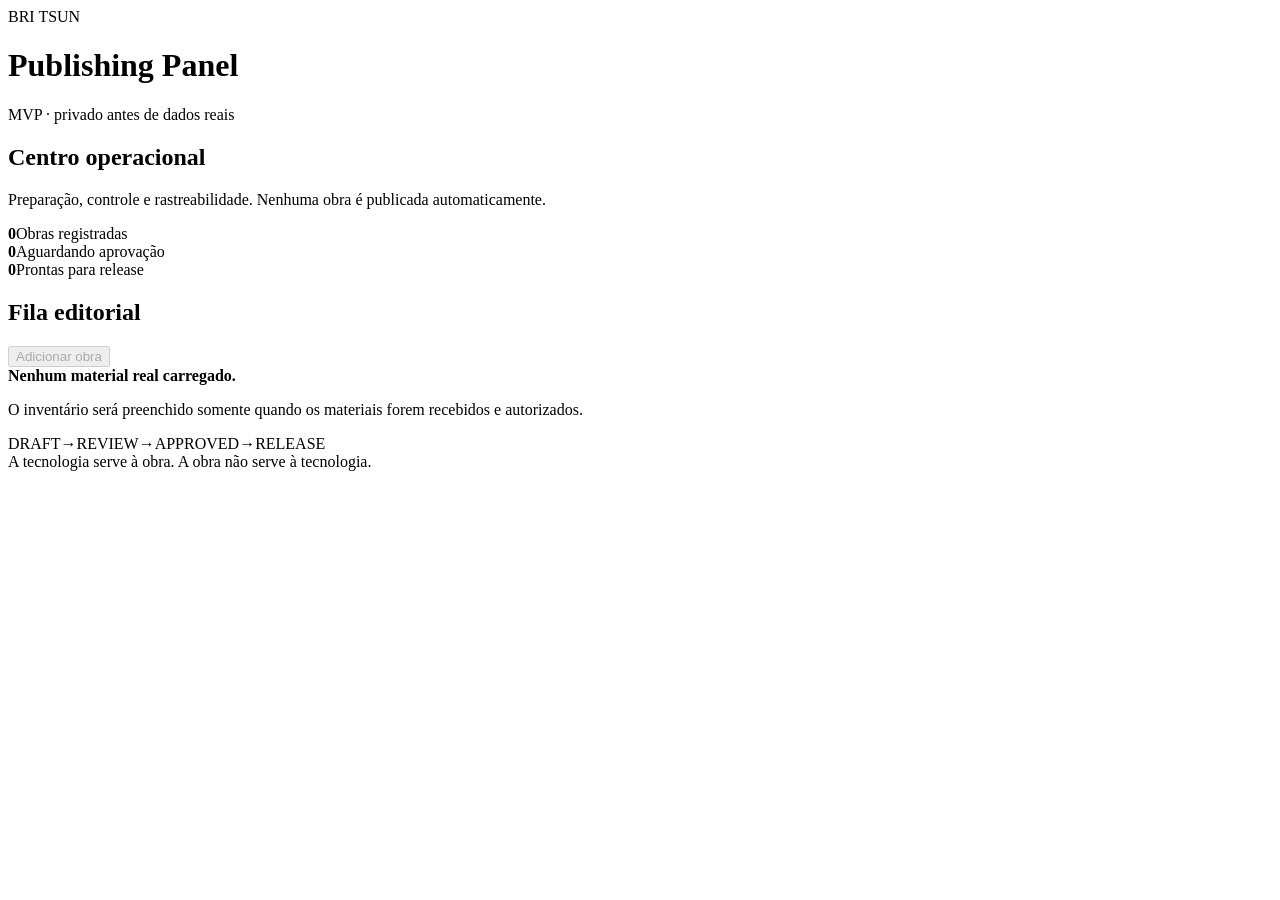
==== apps/publishing/index.html @ a82e37b0 "feat(panel): scaffold BRI TSUN publishing panel" ====
<!doctype html>
<html lang="pt-BR">
<head>
  <meta charset="utf-8">
  <meta name="viewport" content="width=device-width,initial-scale=1">
  <title>BRI TSUN — Publishing Panel</title>
  <link rel="stylesheet" href="styles.css">
</head>
<body>
  <header><div><span class="eyebrow">BRI TSUN</span><h1>Publishing Panel</h1></div><span class="badge">MVP · privado antes de dados reais</span></header>
  <main>
    <section class="hero"><h2>Centro operacional</h2><p>Preparação, controle e rastreabilidade. Nenhuma obra é publicada automaticamente.</p></section>
    <section class="stats">
      <article><strong id="works">0</strong><span>Obras registradas</span></article>
      <article><strong>0</strong><span>Aguardando aprovação</span></article>
      <article><strong>0</strong><span>Prontas para release</span></article>
    </section>
    <section class="panel"><div class="panel-head"><h2>Fila editorial</h2><button type="button" disabled>Adicionar obra</button></div><div class="empty"><strong>Nenhum material real carregado.</strong><p>O inventário será preenchido somente quando os materiais forem recebidos e autorizados.</p></div></section>
    <section class="workflow"><span>DRAFT</span><b>→</b><span>REVIEW</span><b>→</b><span>APPROVED</span><b>→</b><span>RELEASE</span></section>
  </main>
  <footer>A tecnologia serve à obra. A obra não serve à tecnologia.</footer>
</body>
</html>
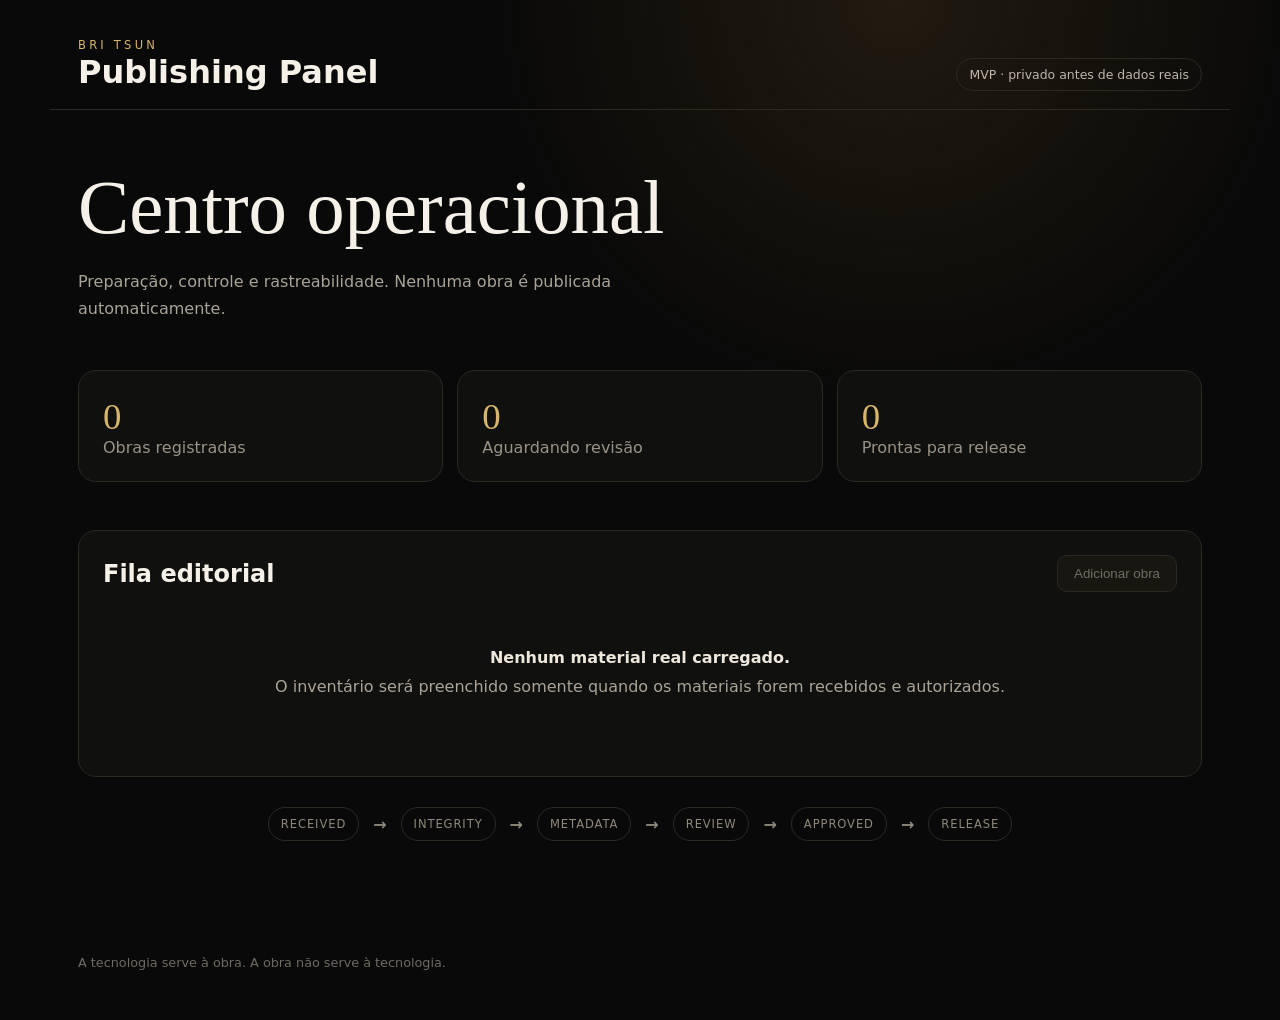
==== commit ed1c7e11: "feat(panel): connect safe status data" ====
--- a/apps/publishing/index.html
+++ b/apps/publishing/index.html
@@ -12,12 +12,13 @@
     <section class="hero"><h2>Centro operacional</h2><p>Preparação, controle e rastreabilidade. Nenhuma obra é publicada automaticamente.</p></section>
     <section class="stats">
       <article><strong id="works">0</strong><span>Obras registradas</span></article>
-      <article><strong>0</strong><span>Aguardando aprovação</span></article>
-      <article><strong>0</strong><span>Prontas para release</span></article>
+      <article><strong id="review">0</strong><span>Aguardando revisão</span></article>
+      <article><strong id="release">0</strong><span>Prontas para release</span></article>
     </section>
     <section class="panel"><div class="panel-head"><h2>Fila editorial</h2><button type="button" disabled>Adicionar obra</button></div><div class="empty"><strong>Nenhum material real carregado.</strong><p>O inventário será preenchido somente quando os materiais forem recebidos e autorizados.</p></div></section>
-    <section class="workflow"><span>DRAFT</span><b>→</b><span>REVIEW</span><b>→</b><span>APPROVED</span><b>→</b><span>RELEASE</span></section>
+    <section class="workflow" aria-label="Fluxo editorial"><span>RECEIVED</span><b>→</b><span>INTEGRITY</span><b>→</b><span>METADATA</span><b>→</b><span>REVIEW</span><b>→</b><span>APPROVED</span><b>→</b><span>RELEASE</span></section>
   </main>
   <footer>A tecnologia serve à obra. A obra não serve à tecnologia.</footer>
+  <script src="app.js" defer></script>
 </body>
 </html>
--- a/apps/publishing/styles.css
+++ b/apps/publishing/styles.css
@@ -0,0 +1 @@
+:root{font-family:Inter,ui-sans-serif,system-ui,sans-serif;color:#f5f1e8;background:#090909;--gold:#d6b66a;--line:#2c2923}*{box-sizing:border-box}body{margin:0;min-height:100vh;background:radial-gradient(circle at 70% 0,#211b10 0,transparent 30%),#090909}header,main,footer{max-width:1180px;margin:auto}header{padding:34px 28px 18px;display:flex;justify-content:space-between;gap:24px;align-items:end;border-bottom:1px solid var(--line)}h1,h2,p{margin:0}.eyebrow{color:var(--gold);letter-spacing:.28em;font-size:.72rem}.badge{border:1px solid var(--line);border-radius:999px;padding:8px 12px;color:#bdb7aa;font-size:.78rem}main{padding:54px 28px}.hero{max-width:680px}.hero h2{font-family:Georgia,serif;font-size:clamp(2.3rem,6vw,5.2rem);font-weight:400}.hero p{color:#aaa397;margin-top:16px;line-height:1.7}.stats{display:grid;grid-template-columns:repeat(3,1fr);gap:14px;margin:48px 0}.stats article,.panel{border:1px solid var(--line);background:#10100f;border-radius:18px;padding:24px}.stats strong{display:block;font:2.3rem Georgia,serif;color:var(--gold)}.stats span{color:#999286}.panel-head{display:flex;justify-content:space-between;align-items:center}.panel button{border:1px solid var(--line);background:#171611;color:#716d65;padding:10px 16px;border-radius:10px}.empty{padding:56px 12px;text-align:center;color:#aaa397}.empty strong{color:#eee8dc}.empty p{margin-top:10px}.workflow{display:flex;gap:14px;align-items:center;justify-content:center;flex-wrap:wrap;padding:30px;color:#8f887c}.workflow span{border:1px solid var(--line);padding:9px 12px;border-radius:999px;font-size:.72rem;letter-spacing:.08em}footer{padding:30px 28px 50px;color:#6f6a61;font-size:.8rem}@media(max-width:700px){header{align-items:start;flex-direction:column}.stats{grid-template-columns:1fr}.hero h2{font-size:3rem}}
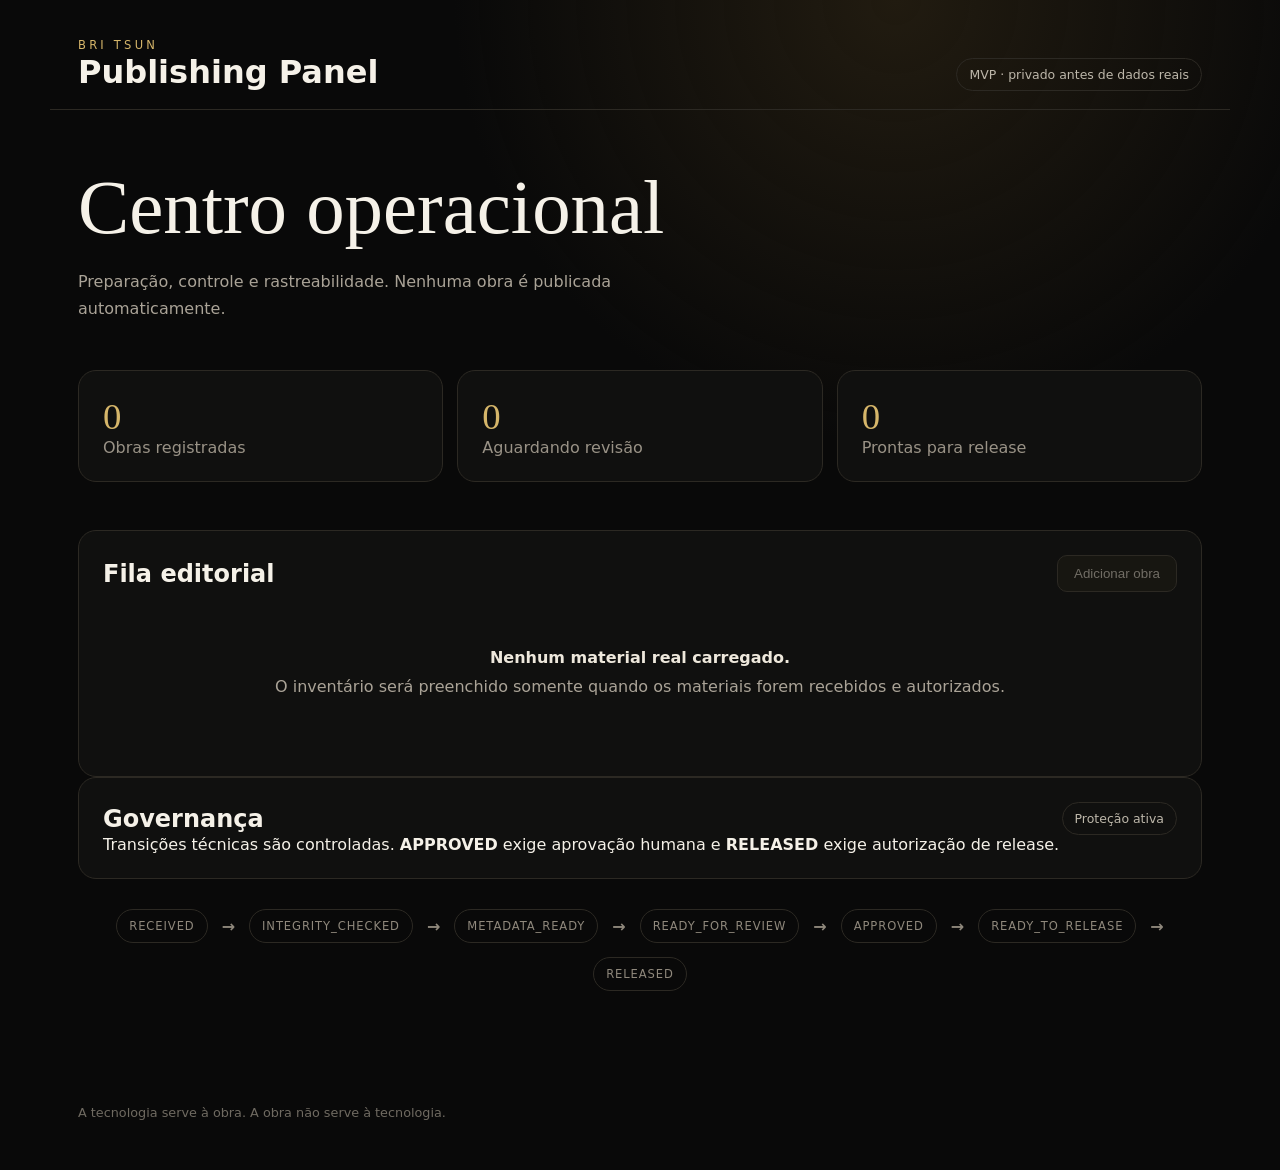
==== commit 2fe1f5aa: "feat(panel): expose workflow and governance status" ====
--- a/apps/publishing/index.html
+++ b/apps/publishing/index.html
@@ -16,7 +16,8 @@
       <article><strong id="release">0</strong><span>Prontas para release</span></article>
     </section>
     <section class="panel"><div class="panel-head"><h2>Fila editorial</h2><button type="button" disabled>Adicionar obra</button></div><div class="empty"><strong>Nenhum material real carregado.</strong><p>O inventário será preenchido somente quando os materiais forem recebidos e autorizados.</p></div></section>
-    <section class="workflow" aria-label="Fluxo editorial"><span>RECEIVED</span><b>→</b><span>INTEGRITY</span><b>→</b><span>METADATA</span><b>→</b><span>REVIEW</span><b>→</b><span>APPROVED</span><b>→</b><span>RELEASE</span></section>
+    <section class="panel governance"><div class="panel-head"><h2>Governança</h2><span class="badge">Proteção ativa</span></div><p>Transições técnicas são controladas. <strong>APPROVED</strong> exige aprovação humana e <strong>RELEASED</strong> exige autorização de release.</p></section>
+    <section id="workflow" class="workflow" aria-label="Fluxo editorial"></section>
   </main>
   <footer>A tecnologia serve à obra. A obra não serve à tecnologia.</footer>
   <script src="app.js" defer></script>
